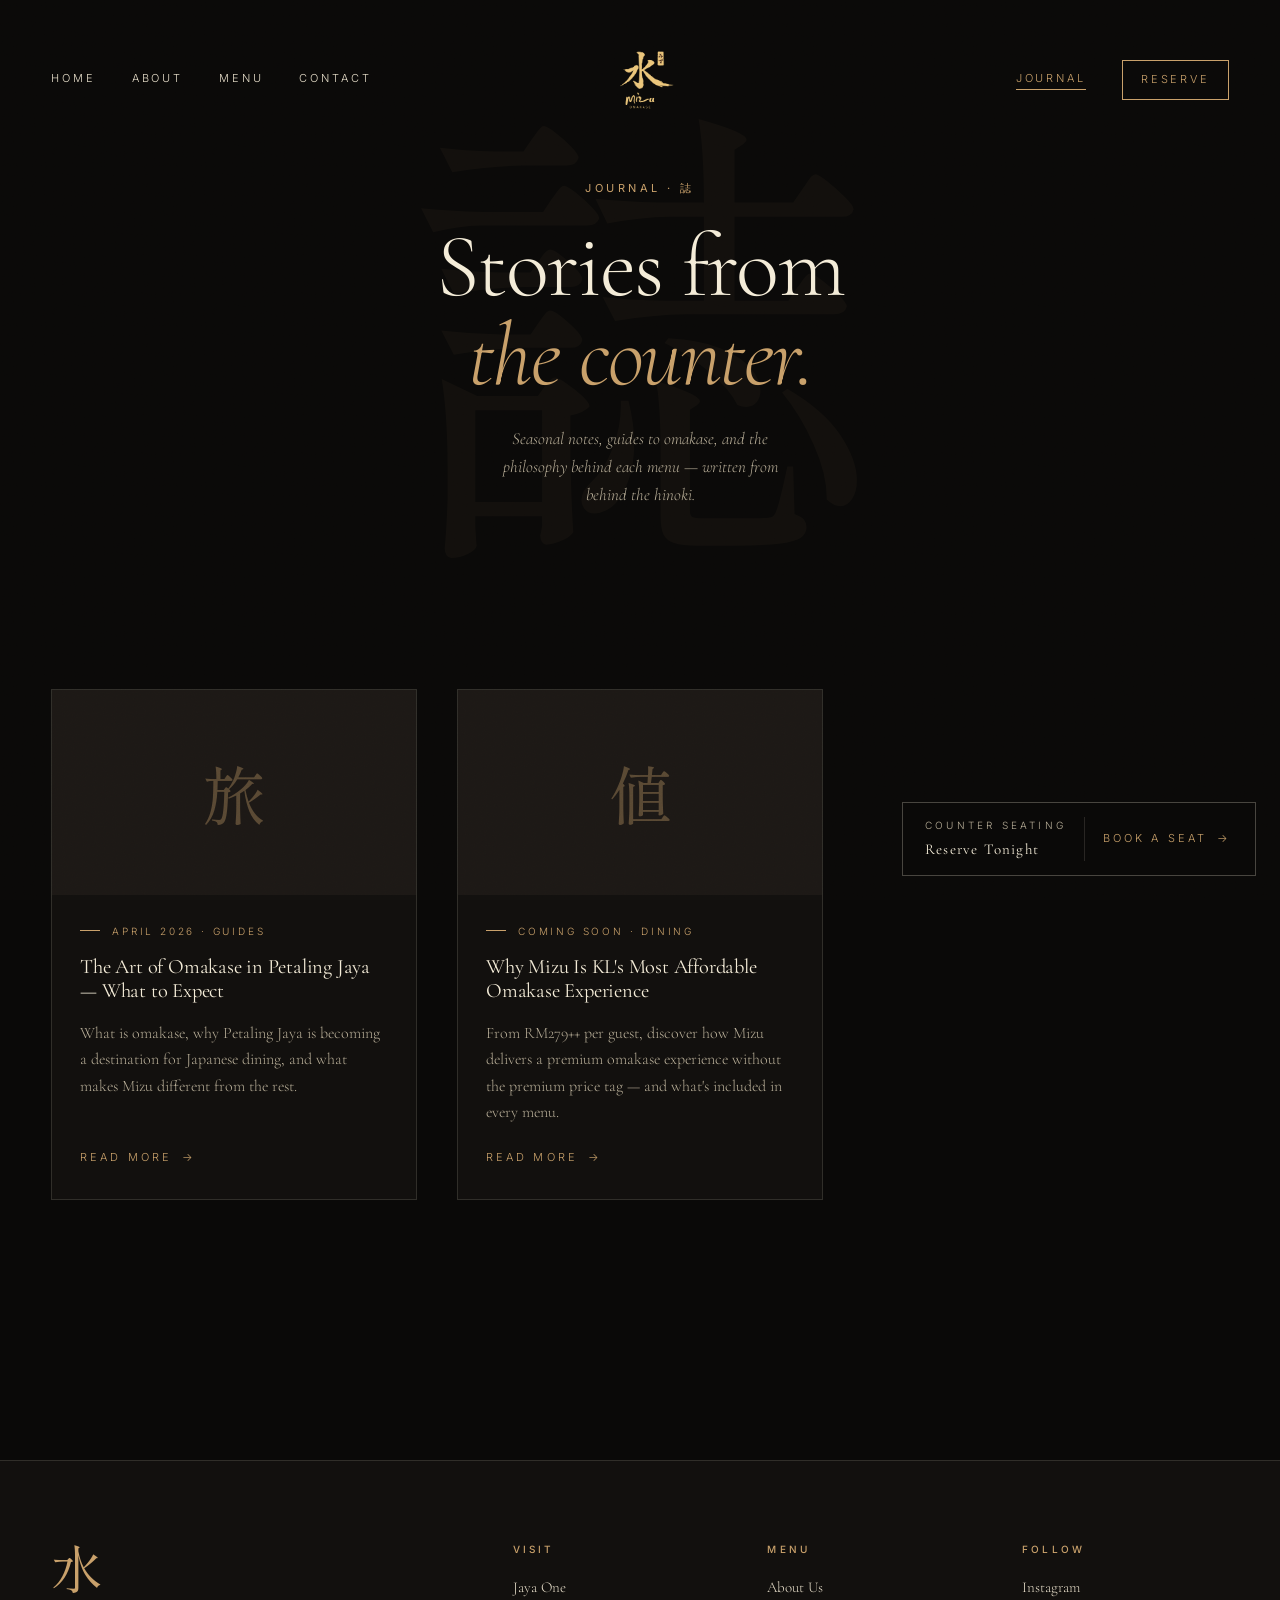
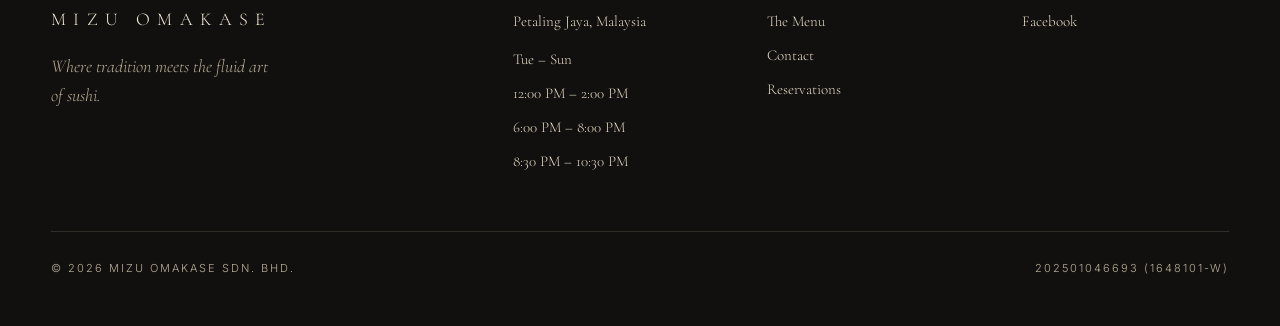
==== blog/index.html @ 11cead77 "Add blog section with first SEO post: omakase Petaling Jaya" ====
<!DOCTYPE html>
<html lang="en">
<head>
<meta charset="UTF-8" />
<meta name="viewport" content="width=device-width, initial-scale=1.0" />
<title>Journal | Mizu Omakase — Stories from the Counter</title>
<meta name="description" content="Stories, guides, and seasonal notes from Mizu Omakase, Jaya One Petaling Jaya. Explore the art of omakase, Japanese cuisine, and life at the counter." />
<link rel="stylesheet" href="../shared.css" />
<style>
/* ================= BLOG INDEX ================= */

.blog-hero {
  padding: 180px var(--pad) 100px;
  text-align: center;
  position: relative;
  overflow: hidden;
}
.blog-hero::before {
  content: '誌';
  position: absolute;
  top: 50%; left: 50%;
  transform: translate(-50%, -48%);
  font-family: var(--jp);
  font-size: 480px;
  color: var(--ember);
  opacity: 0.04;
  line-height: 0.8;
  pointer-events: none;
}
.blog-hero-inner {
  position: relative;
  z-index: 2;
}
.blog-hero .eyebrow { margin-bottom: 24px; }
.blog-hero h1 {
  font-family: var(--serif);
  font-weight: 300;
  font-size: clamp(48px, 7vw, 112px);
  line-height: 1.0;
  color: var(--rice);
  letter-spacing: -0.02em;
  margin-bottom: 24px;
}
.blog-hero h1 .it { font-style: italic; color: var(--ember); }
.blog-hero .sub {
  font-family: var(--serif);
  font-style: italic;
  font-size: clamp(17px, 1.3vw, 21px);
  color: var(--bone-dim);
  max-width: 44ch;
  margin: 0 auto;
  line-height: 1.65;
}

/* ================= ARTICLE GRID ================= */
.blog-grid-section {
  padding: 80px var(--pad) 140px;
}
.blog-grid {
  max-width: 1200px;
  margin: 0 auto;
  display: grid;
  grid-template-columns: repeat(3, 1fr);
  gap: 40px;
}

.article-card {
  border: 1px solid var(--hair);
  background: var(--ink-2);
  display: flex;
  flex-direction: column;
  transition: border-color 400ms, transform 400ms;
}
.article-card:hover {
  border-color: var(--ember);
  transform: translateY(-4px);
}

.article-card-img {
  aspect-ratio: 16/9;
  overflow: hidden;
  background: var(--char);
  display: flex;
  align-items: center;
  justify-content: center;
}
.article-card-img .placeholder-jp {
  font-family: var(--jp);
  font-size: 64px;
  color: var(--ember);
  opacity: 0.35;
}

.article-card-body {
  padding: 28px 28px 32px;
  display: flex;
  flex-direction: column;
  flex: 1;
}
.article-card-meta {
  font-family: var(--sans);
  font-size: 10px;
  letter-spacing: 0.28em;
  text-transform: uppercase;
  color: var(--ember);
  margin-bottom: 16px;
  display: flex;
  align-items: center;
  gap: 12px;
}
.article-card-meta::before {
  content: '';
  width: 20px;
  height: 1px;
  background: var(--ember);
}
.article-card h2 {
  font-family: var(--serif);
  font-weight: 400;
  font-size: clamp(20px, 1.6vw, 26px);
  line-height: 1.2;
  color: var(--rice);
  margin-bottom: 16px;
  letter-spacing: -0.01em;
}
.article-card p {
  font-family: var(--serif);
  font-size: 16px;
  line-height: 1.65;
  color: var(--bone-dim);
  flex: 1;
  margin-bottom: 24px;
}
.article-card .read-more {
  font-family: var(--sans);
  font-size: 11px;
  letter-spacing: 0.28em;
  text-transform: uppercase;
  color: var(--ember);
  display: inline-flex;
  align-items: center;
  gap: 10px;
  transition: color 280ms, gap 280ms;
  align-self: flex-start;
}
.article-card:hover .read-more {
  color: var(--rice);
  gap: 16px;
}

/* ================= RESPONSIVE ================= */
@media (max-width: 900px) {
  .blog-grid {
    grid-template-columns: 1fr 1fr;
    gap: 24px;
  }
}
@media (max-width: 600px) {
  .blog-grid {
    grid-template-columns: 1fr;
    gap: 20px;
  }
  .blog-hero {
    padding: 140px var(--pad) 60px;
  }
}
</style>
</head>
<body>

<!-- grain overlay -->
<div class="grain"></div>

<!-- NAV -->
<nav class="nav" id="nav">
  <div class="nav-left">
    <a href="/" class="navlink">Home</a>
    <a href="/about.html" class="navlink">About</a>
    <a href="/menu.html" class="navlink">Menu</a>
    <a href="/contact.html" class="navlink">Contact</a>
  </div>
  <a href="/" class="brand-mark" aria-label="Mizu Omakase">
    <img src="/images/logo.png" alt="Mizu Omakase" style="height:108px;width:auto;display:block;" />
  </a>
  <div class="nav-right">
    <a href="/blog/" class="navlink active">Journal</a>
    <a href="https://reservation.umai.io/en/widget/mizu-omakase" class="navlink nav-reserve" style="color: var(--ember); border: 1px solid var(--ember); padding: 10px 18px;">Reserve</a>
  </div>
</nav>

<!-- STICKY RESERVE DOCK -->
<div class="reserve-dock">
  <div class="dock-label">
    Counter Seating
    <strong>Reserve Tonight</strong>
  </div>
  <a href="https://reservation.umai.io/en/widget/mizu-omakase" class="dock-cta">
    Book a Seat <span>→</span>
  </a>
</div>

<!-- BLOG HERO -->
<section class="blog-hero">
  <div class="blog-hero-inner">
    <div class="eyebrow reveal">Journal · 誌</div>
    <h1 class="reveal delay-1">Stories from<br/><span class="it">the counter.</span></h1>
    <p class="sub reveal delay-2">Seasonal notes, guides to omakase, and the philosophy behind each menu — written from behind the hinoki.</p>
  </div>
</section>

<!-- ARTICLE GRID -->
<section class="blog-grid-section">
  <div class="blog-grid">

    <!-- Article 1 — Full post exists -->
    <article class="article-card reveal">
      <div class="article-card-img">
        <span class="placeholder-jp">旅</span>
      </div>
      <div class="article-card-body">
        <div class="article-card-meta">April 2026 · Guides</div>
        <h2>The Art of Omakase in Petaling Jaya — What to Expect</h2>
        <p>What is omakase, why Petaling Jaya is becoming a destination for Japanese dining, and what makes Mizu different from the rest.</p>
        <a href="/blog/omakase-petaling-jaya/" class="read-more">Read more <span>→</span></a>
      </div>
    </article>

    <!-- Article 2 — Placeholder, post coming soon -->
    <article class="article-card reveal delay-1">
      <div class="article-card-img">
        <span class="placeholder-jp">値</span>
      </div>
      <div class="article-card-body">
        <div class="article-card-meta">Coming Soon · Dining</div>
        <h2>Why Mizu Is KL's Most Affordable Omakase Experience</h2>
        <p>From RM279++ per guest, discover how Mizu delivers a premium omakase experience without the premium price tag — and what's included in every menu.</p>
        <a href="/blog/affordable-omakase-kl/" class="read-more">Read more <span>→</span></a>
      </div>
    </article>

  </div>
</section>

<!-- FOOTER -->
<footer>
  <div class="foot-grid">
    <div class="foot-brand">
      <div class="mark-kanji">水</div>
      <div class="mark-wd">Mizu Omakase</div>
      <p>Where tradition meets the fluid art of sushi.</p>
    </div>
    <div class="foot-col">
      <h5>Visit</h5>
      <p>Jaya One</p>
      <p>Petaling Jaya, Malaysia</p>
      <p style="margin-top: 14px;">Tue – Sun</p>
      <p>12:00 PM – 2:00 PM</p><p>6:00 PM – 8:00 PM</p><p>8:30 PM – 10:30 PM</p>
    </div>
    <div class="foot-col">
      <h5>Menu</h5>
      <a href="/about.html">About Us</a>
      <a href="/menu.html">The Menu</a>
      <a href="/contact.html">Contact</a>
      <a href="https://reservation.umai.io/en/widget/mizu-omakase">Reservations</a>
    </div>
    <div class="foot-col">
      <h5>Follow</h5>
      <a href="https://www.instagram.com/mizu.omakase/">Instagram</a>
      <a href="https://www.facebook.com/profile.php?id=61584736661621">Facebook</a>
    </div>
  </div>
  <div class="foot-bottom">
    <span>© 2026 Mizu Omakase Sdn. Bhd.</span>
    <span>202501046693 (1648101-W)</span>
  </div>
</footer>

<script>
const nav = document.getElementById('nav');
window.addEventListener('scroll', () => {
  if (window.scrollY > 60) nav.classList.add('scrolled');
  else nav.classList.remove('scrolled');
});

const io = new IntersectionObserver((entries) => {
  entries.forEach(e => { if (e.isIntersecting) e.target.classList.add('in'); });
}, { threshold: 0.14 });
document.querySelectorAll('.reveal').forEach(el => io.observe(el));
</script>
</body>
</html>
---- shared.css ----
/* ============================================================
   MIZU OMAKASE — Shared Aesthetic System
   Dark cinematic, warm counter-light
   ============================================================ */

@import url('https://fonts.googleapis.com/css2?family=Cormorant+Garamond:ital,wght@0,300;0,400;0,500;0,600;1,300;1,400&family=Shippori+Mincho:wght@400;500;600;700&family=Inter:wght@300;400;500&display=swap');

:root {
  /* Palette — ink + ember */
  --ink: #0A0908;
  --ink-2: #12100E;
  --char: #1C1815;
  --stone: #2A2420;
  --bone: #E8DFCB;
  --bone-dim: #B8AE98;
  --rice: #F4ECD8;
  --ember: #C9A16B;
  --ember-deep: #8C6A3F;
  --ember-glow: rgba(201, 161, 107, 0.18);
  --hair: rgba(232, 223, 203, 0.14);
  --hair-strong: rgba(232, 223, 203, 0.28);

  /* Type */
  --serif: 'Cormorant Garamond', 'Times New Roman', serif;
  --jp: 'Shippori Mincho', 'Yu Mincho', serif;
  --sans: 'Inter', -apple-system, sans-serif;

  /* Spacing rhythm */
  --pad: clamp(24px, 4vw, 72px);
}

* { margin: 0; padding: 0; box-sizing: border-box; }
html { scroll-behavior: smooth; }
body {
  background: var(--ink);
  color: var(--bone);
  font-family: var(--serif);
  font-weight: 300;
  font-size: 18px;
  line-height: 1.6;
  -webkit-font-smoothing: antialiased;
  text-rendering: optimizeLegibility;
  overflow-x: hidden;
}
img { display: block; max-width: 100%; }
a { color: inherit; text-decoration: none; }

/* ---------- Type utilities ---------- */
.eyebrow {
  font-family: var(--sans);
  font-size: 11px;
  font-weight: 400;
  letter-spacing: 0.32em;
  text-transform: uppercase;
  color: var(--ember);
}
.eyebrow-bone { color: var(--bone-dim); }

.display {
  font-family: var(--serif);
  font-weight: 300;
  letter-spacing: -0.01em;
  line-height: 1.02;
  color: var(--rice);
  font-feature-settings: "liga" 1, "dlig" 1;
}
.display .it { font-style: italic; font-weight: 300; }

.jp-vert {
  font-family: var(--jp);
  writing-mode: vertical-rl;
  text-orientation: upright;
  letter-spacing: 0.25em;
  line-height: 1;
  color: var(--ember);
  font-weight: 400;
}

.jp-h {
  font-family: var(--jp);
  font-weight: 400;
  letter-spacing: 0.12em;
  color: var(--ember);
}

.meta {
  font-family: var(--sans);
  font-size: 12px;
  letter-spacing: 0.18em;
  text-transform: uppercase;
  color: var(--bone-dim);
}

.lede {
  font-family: var(--serif);
  font-weight: 300;
  font-size: clamp(18px, 1.4vw, 22px);
  line-height: 1.65;
  color: var(--bone);
  max-width: 44ch;
}

/* ---------- Buttons ---------- */
.btn {
  display: inline-flex;
  align-items: center;
  gap: 14px;
  padding: 16px 28px;
  border: 1px solid var(--ember);
  color: var(--rice);
  font-family: var(--sans);
  font-size: 11px;
  letter-spacing: 0.28em;
  text-transform: uppercase;
  font-weight: 400;
  background: transparent;
  cursor: pointer;
  transition: all 420ms cubic-bezier(.2,.7,.2,1);
  position: relative;
  overflow: hidden;
}
.btn::before {
  content: '';
  position: absolute; inset: 0;
  background: var(--ember);
  transform: translateX(-101%);
  transition: transform 520ms cubic-bezier(.7,.1,.2,1);
  z-index: 0;
}
.btn > * { position: relative; z-index: 1; transition: color 420ms; }
.btn:hover::before { transform: translateX(0); }
.btn:hover > * { color: var(--ink); }
.btn .arrow { font-size: 14px; letter-spacing: 0; }

.btn-solid {
  background: var(--ember);
  color: var(--ink);
  border-color: var(--ember);
}
.btn-solid::before { background: var(--rice); }
.btn-solid:hover > * { color: var(--ink); }

/* ---------- Sticky reserve dock ---------- */
.reserve-dock {
  position: fixed;
  right: 24px;
  bottom: 24px;
  z-index: 90;
  display: flex;
  align-items: center;
  gap: 0;
  background: var(--ink);
  border: 1px solid var(--hair-strong);
  padding: 14px 6px 14px 22px;
  backdrop-filter: blur(12px);
  animation: dockIn 900ms 400ms cubic-bezier(.2,.7,.2,1) both;
}
@keyframes dockIn { from { opacity: 0; transform: translateY(16px); } to { opacity: 1; transform: none; } }
.reserve-dock .dock-label {
  font-family: var(--sans);
  font-size: 10px;
  letter-spacing: 0.32em;
  text-transform: uppercase;
  color: var(--bone-dim);
  padding-right: 18px;
  border-right: 1px solid var(--hair);
}
.reserve-dock .dock-label strong {
  display: block;
  font-family: var(--serif);
  font-weight: 400;
  font-size: 15px;
  letter-spacing: 0.08em;
  color: var(--rice);
  margin-top: 4px;
  text-transform: none;
}
.reserve-dock a.dock-cta {
  padding: 10px 18px 10px 18px;
  font-family: var(--sans);
  font-size: 11px;
  letter-spacing: 0.28em;
  text-transform: uppercase;
  color: var(--ember);
  transition: color 320ms;
  display: inline-flex;
  align-items: center;
  gap: 10px;
}
.reserve-dock a.dock-cta:hover { color: var(--rice); }

/* ---------- Nav ---------- */
.nav {
  position: fixed;
  top: 0; left: 0; right: 0;
  z-index: 80;
  display: grid;
  grid-template-columns: 1fr auto 1fr;
  align-items: center;
  padding: 26px var(--pad);
  transition: background 400ms, backdrop-filter 400ms, padding 400ms;
}
.nav.scrolled {
  background: rgba(10, 9, 8, 0.78);
  backdrop-filter: blur(14px);
  padding-top: 18px;
  padding-bottom: 18px;
  border-bottom: 1px solid var(--hair);
}
.nav-left, .nav-right {
  display: flex;
  gap: 36px;
  align-items: center;
}
.nav-right { justify-content: flex-end; }
.nav a.navlink {
  font-family: var(--sans);
  font-size: 11px;
  letter-spacing: 0.26em;
  text-transform: uppercase;
  color: var(--bone);
  position: relative;
  padding-bottom: 3px;
  transition: color 260ms;
}
.nav a.navlink::after {
  content: '';
  position: absolute;
  left: 0; bottom: 0;
  width: 0; height: 1px;
  background: var(--ember);
  transition: width 360ms cubic-bezier(.2,.7,.2,1);
}
.nav a.navlink:hover { color: var(--rice); }
.nav a.navlink:hover::after { width: 100%; }
.nav a.navlink.active { color: var(--ember); }
.nav a.navlink.active::after { width: 100%; }

.brand-mark {
  display: flex;
  flex-direction: column;
  align-items: center;
  gap: 2px;
  line-height: 1;
}
.brand-mark .mark-kanji {
  font-family: var(--jp);
  font-size: 26px;
  color: var(--ember);
  font-weight: 500;
}
.brand-mark .mark-wd {
  font-family: var(--serif);
  font-size: 12px;
  letter-spacing: 0.5em;
  text-transform: uppercase;
  color: var(--rice);
  padding-left: 0.5em;
}

/* ---------- Footer ---------- */
footer {
  background: var(--ink-2);
  border-top: 1px solid var(--hair);
  padding: 80px var(--pad) 48px;
  margin-top: 120px;
}
.foot-grid {
  display: grid;
  grid-template-columns: 2fr 1fr 1fr 1fr;
  gap: 48px;
  max-width: 1400px;
  margin: 0 auto;
}
.foot-brand .mark-kanji {
  font-family: var(--jp);
  font-size: 52px;
  color: var(--ember);
  line-height: 1;
}
.foot-brand .mark-wd {
  font-family: var(--serif);
  font-size: 18px;
  letter-spacing: 0.4em;
  color: var(--rice);
  margin-top: 12px;
  text-transform: uppercase;
}
.foot-brand p {
  font-style: italic;
  color: var(--bone-dim);
  margin-top: 18px;
  max-width: 28ch;
}
.foot-col h5 {
  font-family: var(--sans);
  font-size: 10px;
  font-weight: 500;
  letter-spacing: 0.32em;
  text-transform: uppercase;
  color: var(--ember);
  margin-bottom: 18px;
}
.foot-col a, .foot-col p {
  display: block;
  font-size: 15px;
  color: var(--bone);
  margin-bottom: 10px;
  transition: color 260ms;
}
.foot-col a:hover { color: var(--ember); }
.foot-bottom {
  max-width: 1400px;
  margin: 48px auto 0;
  padding-top: 28px;
  border-top: 1px solid var(--hair);
  display: flex;
  justify-content: space-between;
  font-family: var(--sans);
  font-size: 11px;
  letter-spacing: 0.18em;
  text-transform: uppercase;
  color: var(--bone-dim);
}

/* ---------- Section helpers ---------- */
.section {
  padding: clamp(80px, 12vw, 160px) var(--pad);
  position: relative;
}
.max { max-width: 1400px; margin: 0 auto; }
.grain {
  position: fixed; inset: 0;
  pointer-events: none;
  z-index: 1;
  opacity: 0.22;
  mix-blend-mode: overlay;
  background-image: url("data:image/svg+xml;utf8,<svg xmlns='http://www.w3.org/2000/svg' width='160' height='160'><filter id='n'><feTurbulence type='fractalNoise' baseFrequency='0.9' numOctaves='2'/></filter><rect width='100%' height='100%' filter='url(%23n)' opacity='0.55'/></svg>");
}

/* ---------- Reveal on scroll ---------- */
.reveal { opacity: 0; transform: translateY(28px); transition: opacity 1000ms cubic-bezier(.2,.7,.2,1), transform 1000ms cubic-bezier(.2,.7,.2,1); }
.reveal.in { opacity: 1; transform: none; }
.reveal.delay-1 { transition-delay: 120ms; }
.reveal.delay-2 { transition-delay: 240ms; }
.reveal.delay-3 { transition-delay: 360ms; }
.reveal.delay-4 { transition-delay: 480ms; }

/* ---------- Horizontal rule motif ---------- */
.rule {
  display: flex; align-items: center; gap: 18px;
  color: var(--bone-dim);
  font-family: var(--sans);
  font-size: 10px;
  letter-spacing: 0.36em;
  text-transform: uppercase;
}
.rule::before, .rule::after {
  content: ''; flex: 1; height: 1px; background: var(--hair);
}

/* ---------- Responsive ---------- */
@media (max-width: 900px) {
  .nav { grid-template-columns: auto 1fr auto; padding: 18px 20px; }
  .nav-left { display: none; }
  .nav-right { gap: 14px; }
  .nav-right a.navlink:not(.nav-reserve) { display: none; }
  .foot-grid { grid-template-columns: 1fr 1fr; }
  .reserve-dock .dock-label { display: none; }
}
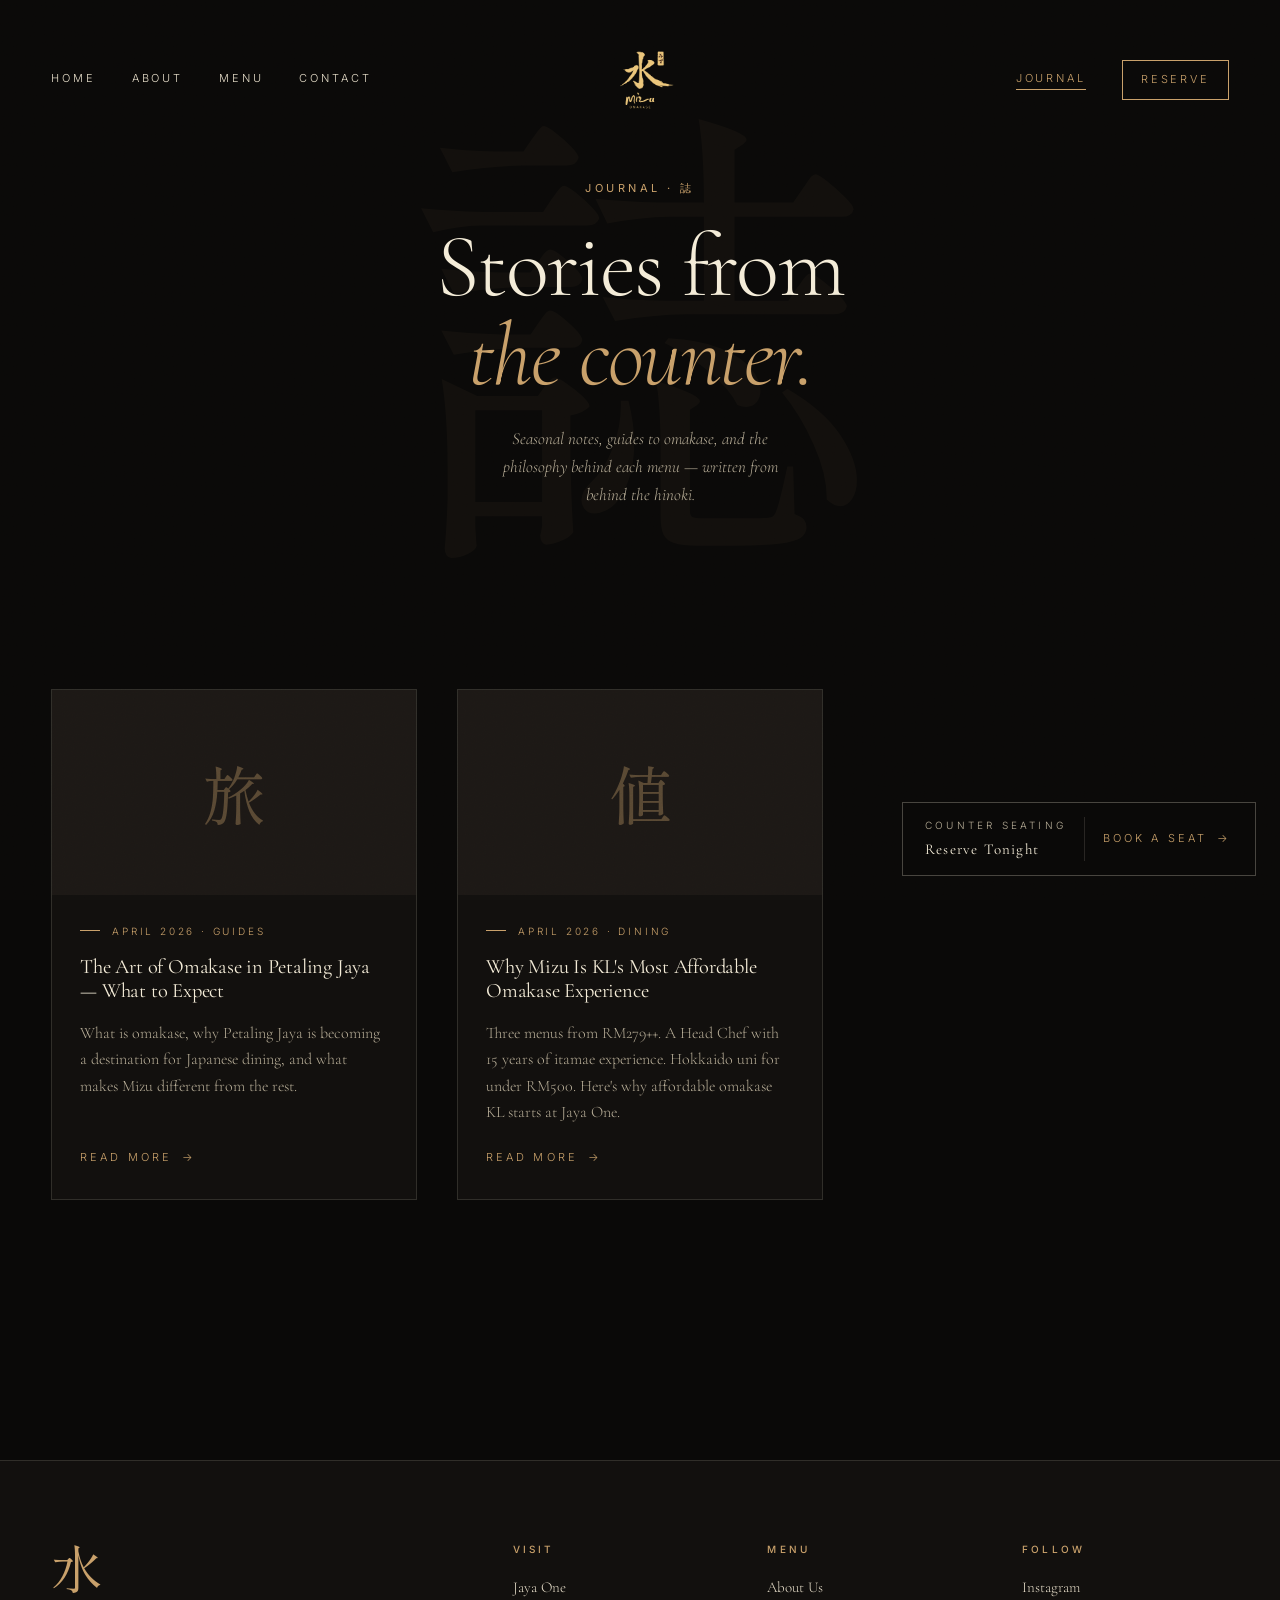
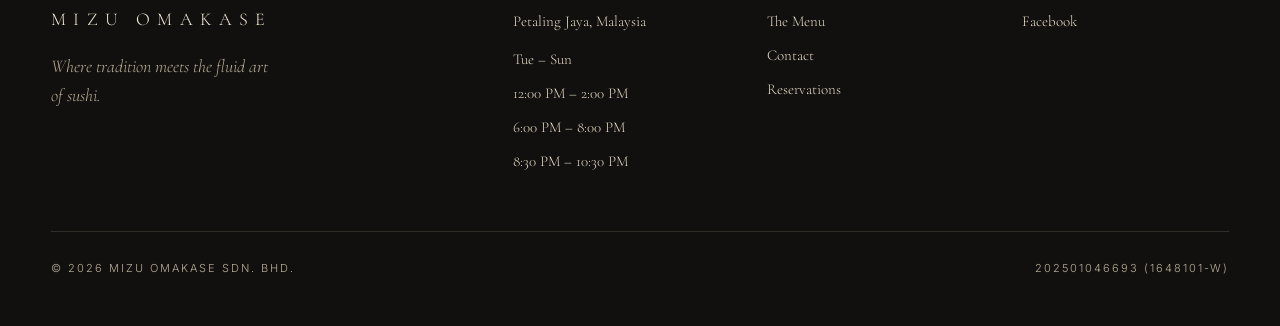
==== commit e4d01ff5: "Blog: add second post - affordable omakase KL" ====
--- a/blog/index.html
+++ b/blog/index.html
@@ -225,15 +225,15 @@
       </div>
     </article>
 
-    <!-- Article 2 — Placeholder, post coming soon -->
+    <!-- Article 2 — Affordable Omakase KL -->
     <article class="article-card reveal delay-1">
       <div class="article-card-img">
         <span class="placeholder-jp">値</span>
       </div>
       <div class="article-card-body">
-        <div class="article-card-meta">Coming Soon · Dining</div>
+        <div class="article-card-meta">April 2026 · Dining</div>
         <h2>Why Mizu Is KL's Most Affordable Omakase Experience</h2>
-        <p>From RM279++ per guest, discover how Mizu delivers a premium omakase experience without the premium price tag — and what's included in every menu.</p>
+        <p>Three menus from RM279++. A Head Chef with 15 years of itamae experience. Hokkaido uni for under RM500. Here's why affordable omakase KL starts at Jaya One.</p>
         <a href="/blog/affordable-omakase-kl/" class="read-more">Read more <span>→</span></a>
       </div>
     </article>
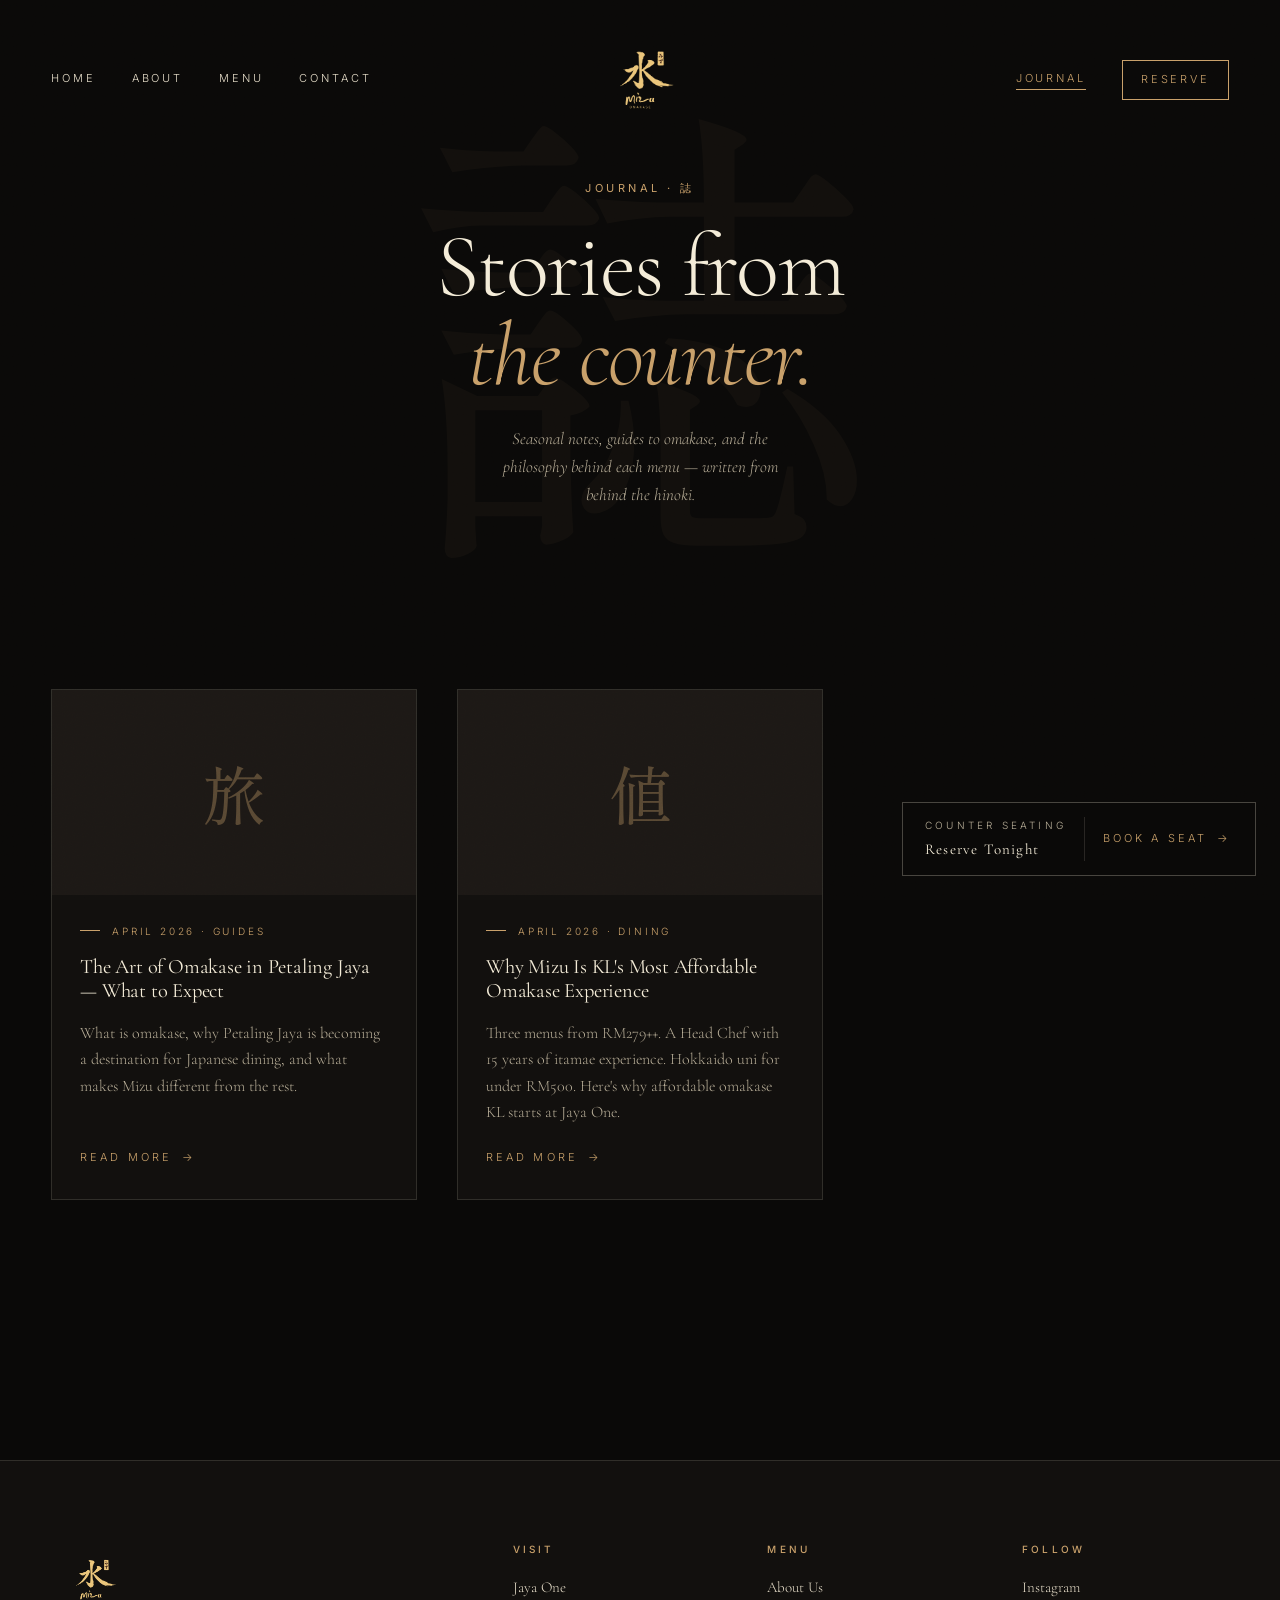
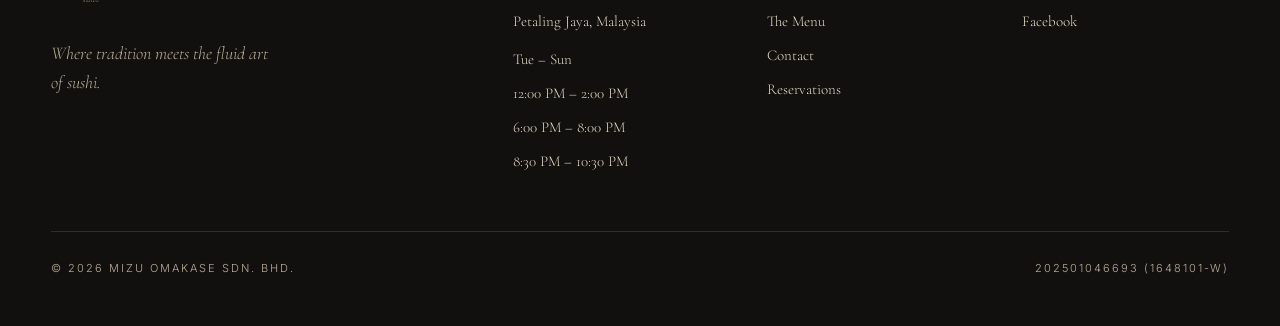
==== commit b92d40ec: "Fix: remove double logo from blog page footers" ====
--- a/blog/index.html
+++ b/blog/index.html
@@ -244,9 +244,9 @@
 <!-- FOOTER -->
 <footer>
   <div class="foot-grid">
-    <div class="foot-brand">
-      <div class="mark-kanji">水</div>
-      <div class="mark-wd">Mizu Omakase</div>
+    <div class="foot-brand"><img src="/images/logo.png" alt="Mizu Omakase" style="height:80px;width:auto;margin-bottom:16px;display:block;" />
+      
+      
       <p>Where tradition meets the fluid art of sushi.</p>
     </div>
     <div class="foot-col">
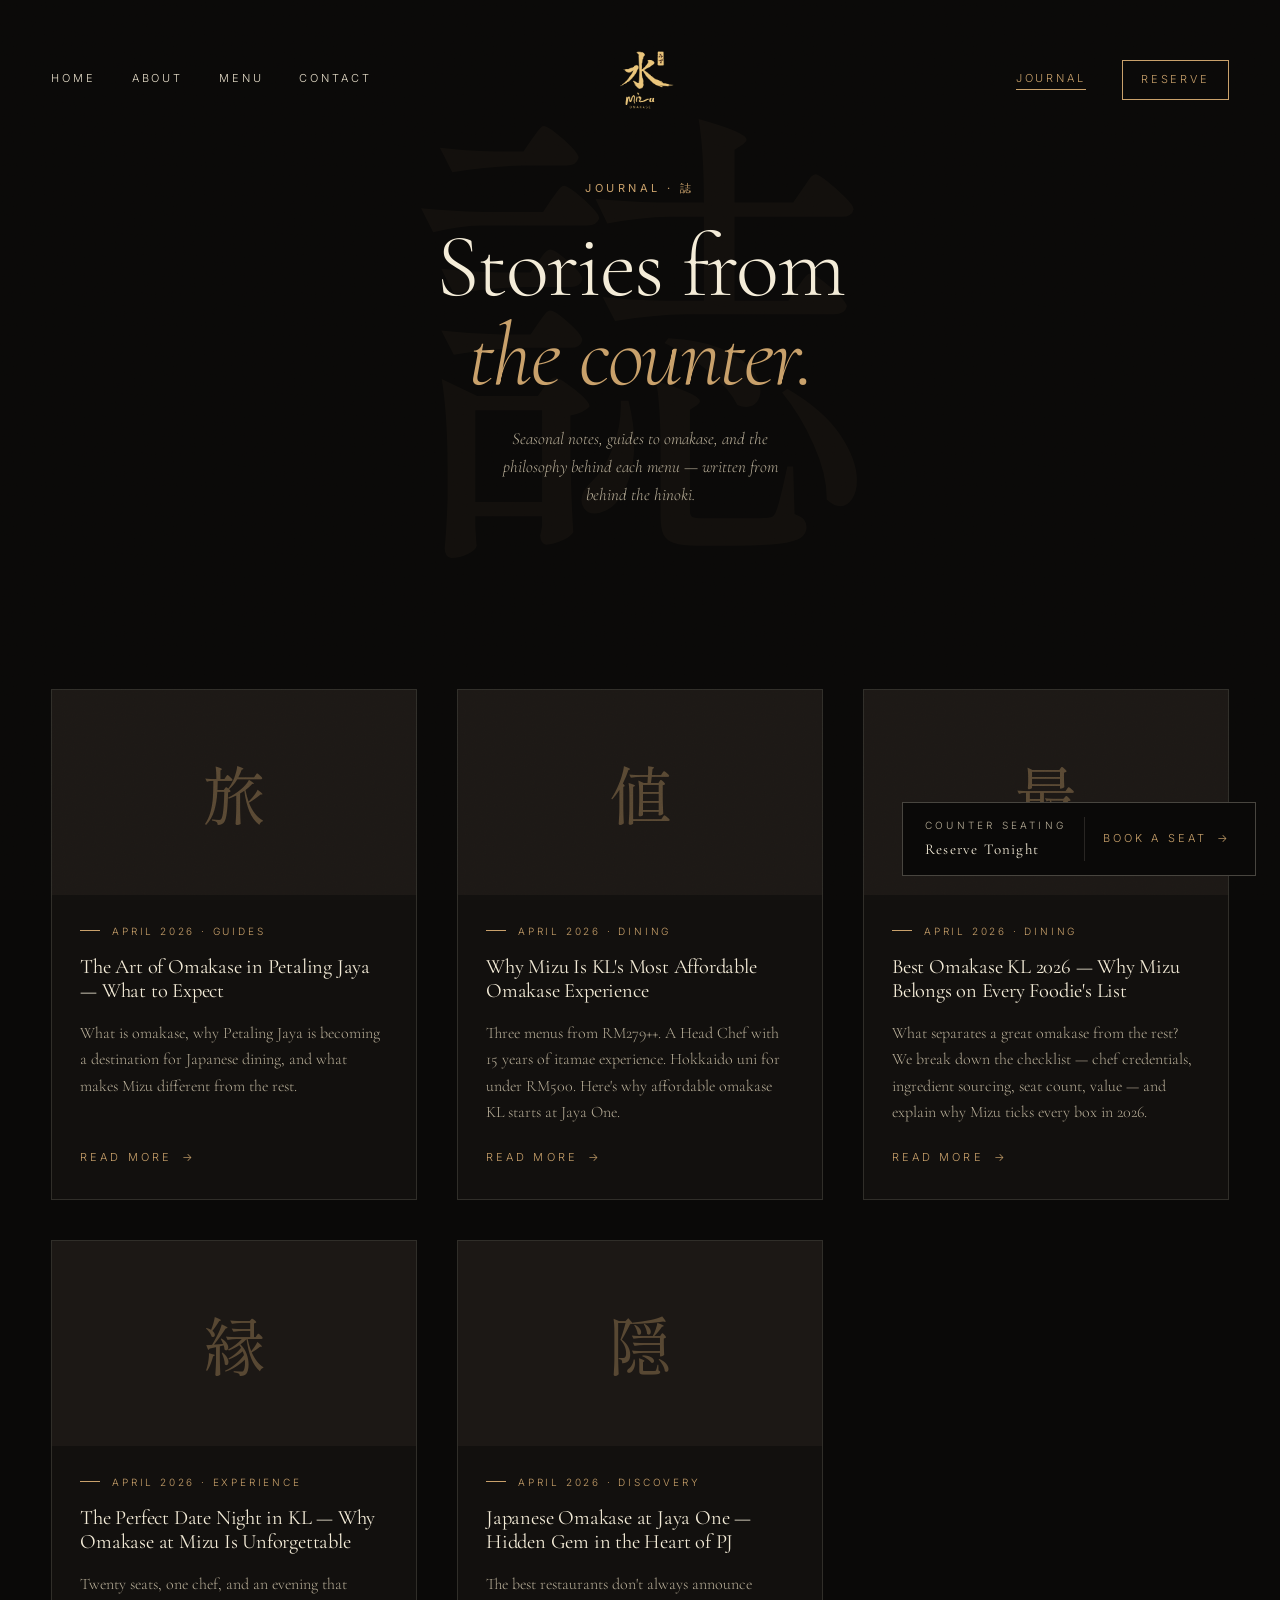
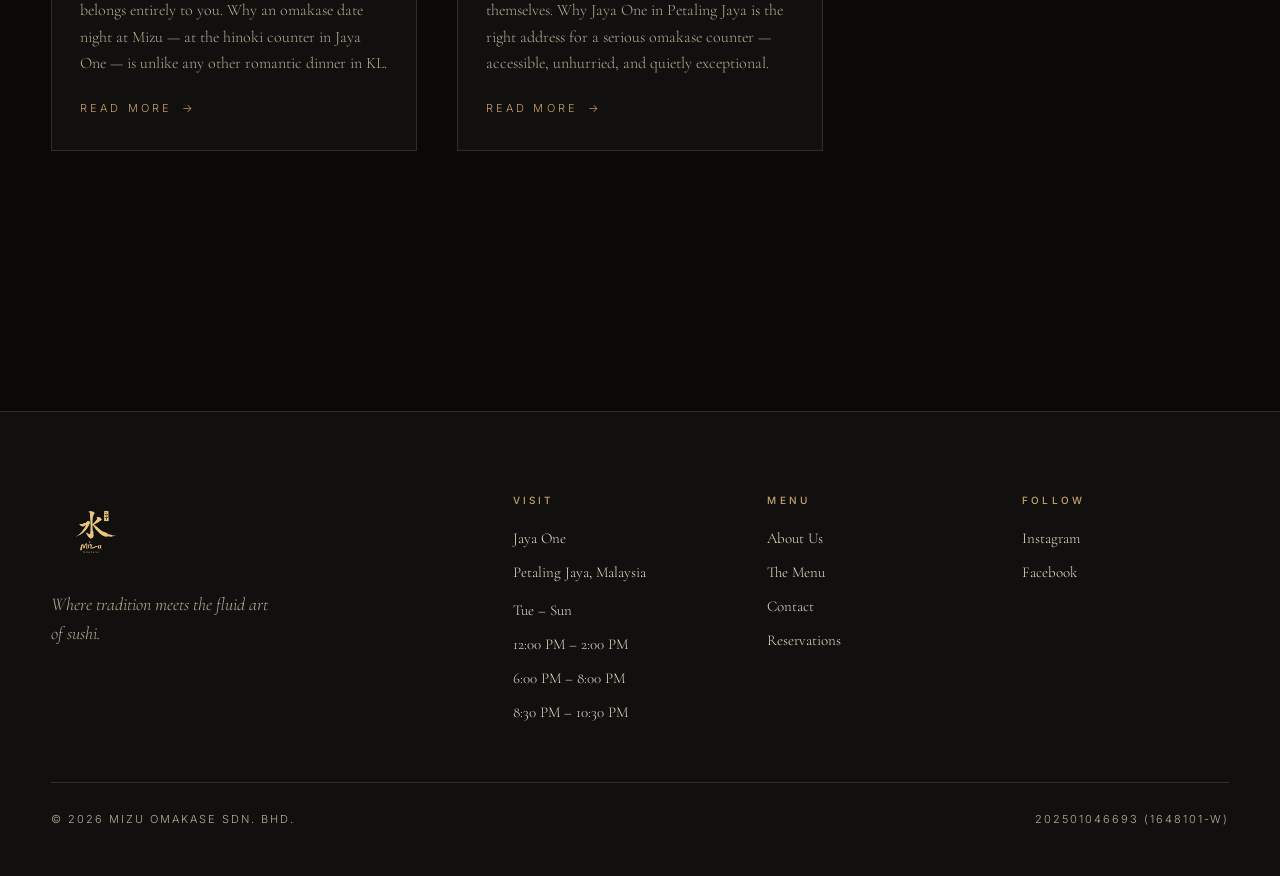
==== commit 9db31c96: "Add 3 new blog post cards to blog index" ====
--- a/blog/index.html
+++ b/blog/index.html
@@ -235,6 +235,46 @@
         <h2>Why Mizu Is KL's Most Affordable Omakase Experience</h2>
         <p>Three menus from RM279++. A Head Chef with 15 years of itamae experience. Hokkaido uni for under RM500. Here's why affordable omakase KL starts at Jaya One.</p>
         <a href="/blog/affordable-omakase-kl/" class="read-more">Read more <span>→</span></a>
+      </div>
+    </article>
+
+
+    <!-- Article 3 — Best Omakase KL 2026 -->
+    <article class="article-card reveal delay-1">
+      <div class="article-card-img">
+        <span class="placeholder-jp">最</span>
+      </div>
+      <div class="article-card-body">
+        <div class="article-card-meta">April 2026 · Dining</div>
+        <h2>Best Omakase KL 2026 — Why Mizu Belongs on Every Foodie's List</h2>
+        <p>What separates a great omakase from the rest? We break down the checklist — chef credentials, ingredient sourcing, seat count, value — and explain why Mizu ticks every box in 2026.</p>
+        <a href="/blog/best-omakase-kl-2026/" class="read-more">Read more <span>→</span></a>
+      </div>
+    </article>
+
+    <!-- Article 4 — Omakase Date Night KL -->
+    <article class="article-card reveal delay-2">
+      <div class="article-card-img">
+        <span class="placeholder-jp">縁</span>
+      </div>
+      <div class="article-card-body">
+        <div class="article-card-meta">April 2026 · Experience</div>
+        <h2>The Perfect Date Night in KL — Why Omakase at Mizu Is Unforgettable</h2>
+        <p>Twenty seats, one chef, and an evening that belongs entirely to you. Why an omakase date night at Mizu — at the hinoki counter in Jaya One — is unlike any other romantic dinner in KL.</p>
+        <a href="/blog/omakase-date-night-kl/" class="read-more">Read more <span>→</span></a>
+      </div>
+    </article>
+
+    <!-- Article 5 — Japanese Omakase Jaya One -->
+    <article class="article-card reveal delay-3">
+      <div class="article-card-img">
+        <span class="placeholder-jp">隠</span>
+      </div>
+      <div class="article-card-body">
+        <div class="article-card-meta">April 2026 · Discovery</div>
+        <h2>Japanese Omakase at Jaya One — Hidden Gem in the Heart of PJ</h2>
+        <p>The best restaurants don't always announce themselves. Why Jaya One in Petaling Jaya is the right address for a serious omakase counter — accessible, unhurried, and quietly exceptional.</p>
+        <a href="/blog/japanese-omakase-jaya-one/" class="read-more">Read more <span>→</span></a>
       </div>
     </article>
 
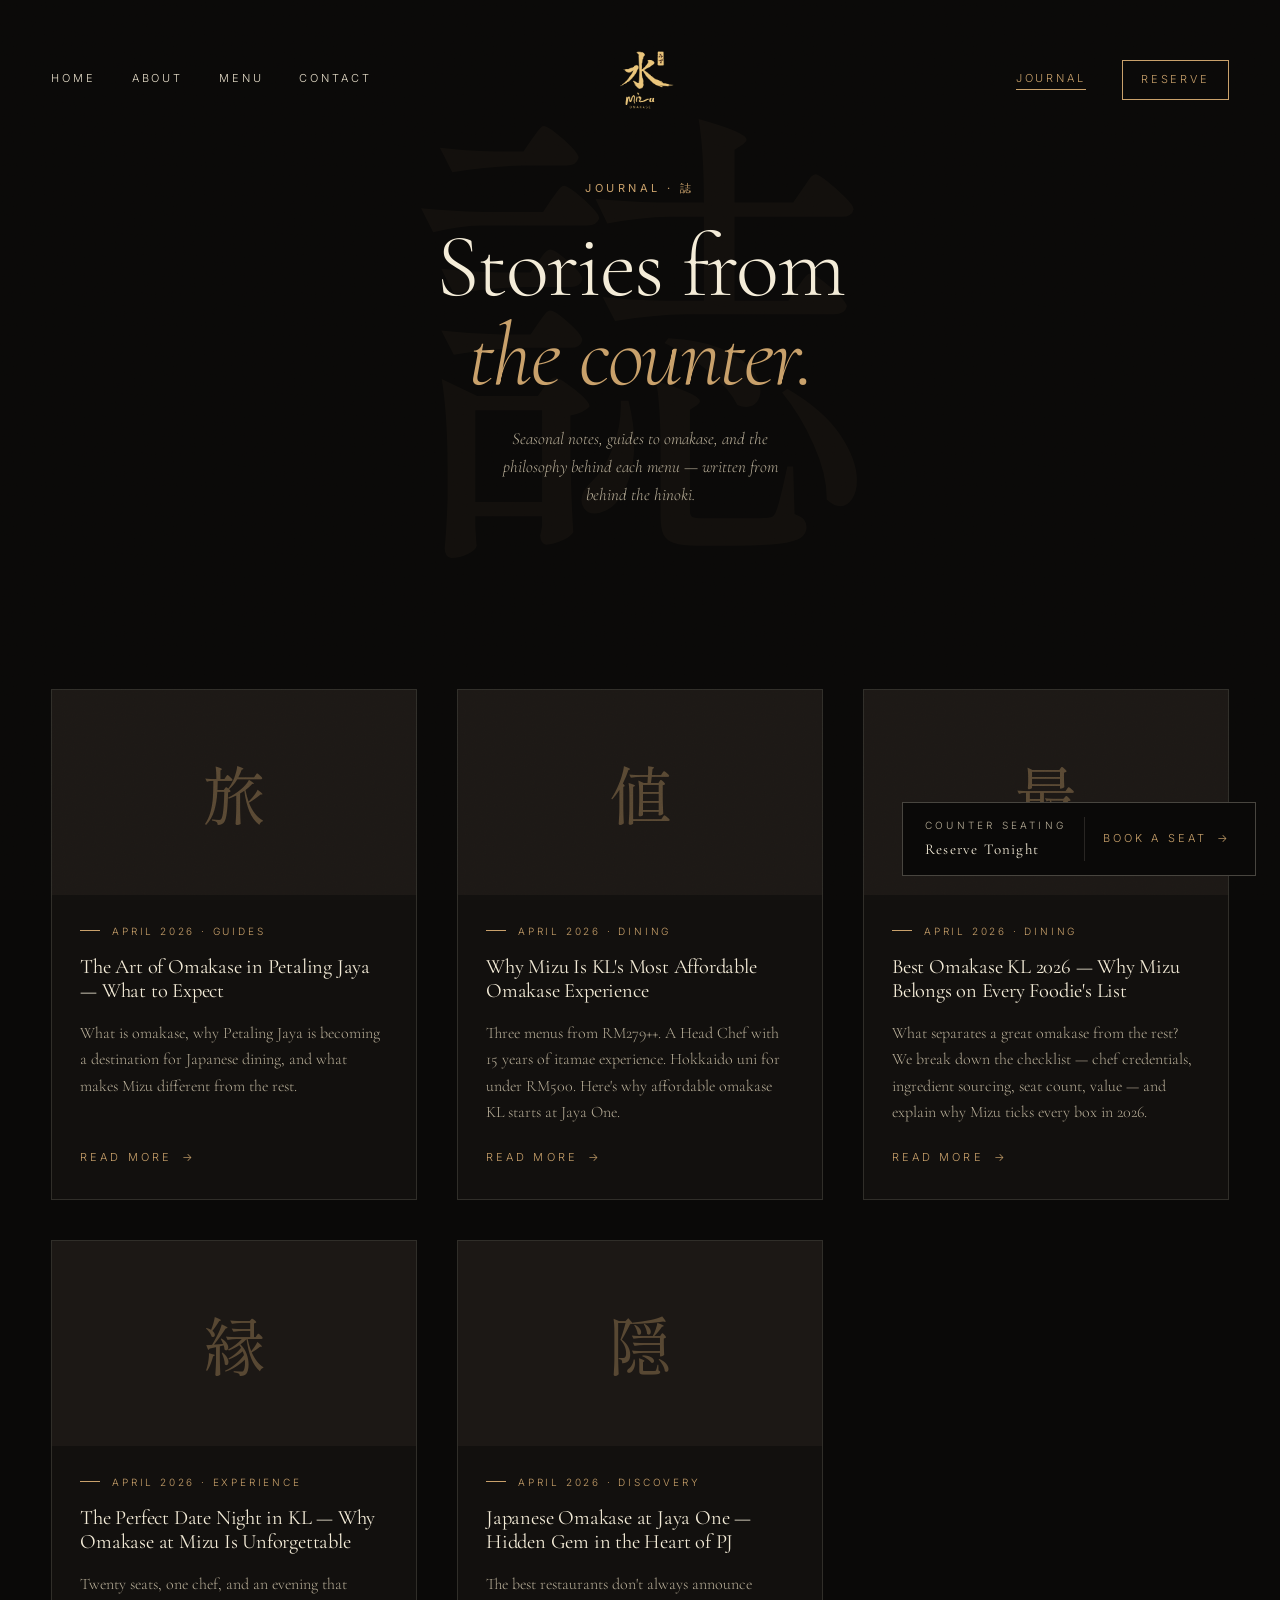
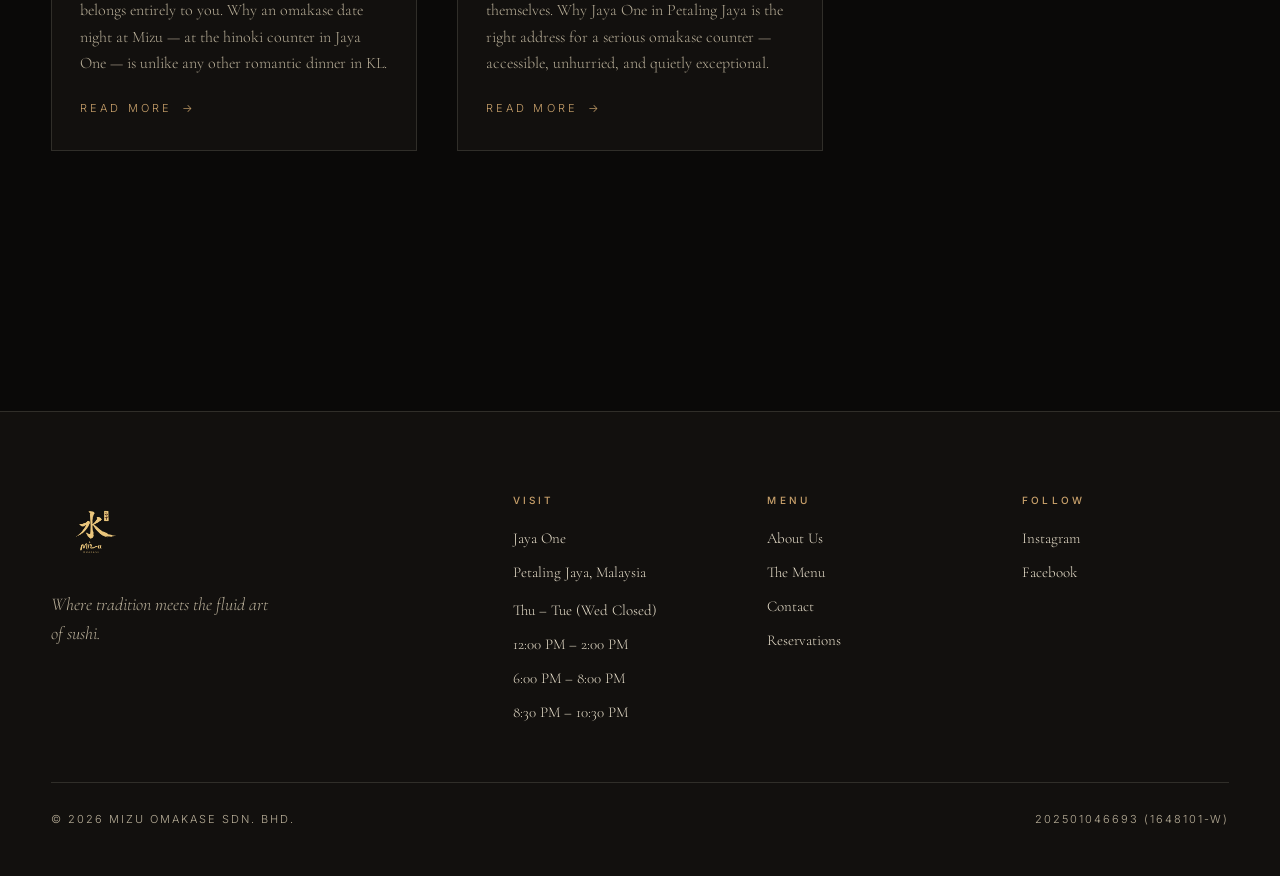
==== commit 66fffa82: "GEO/AEO: FAQPage (home + 2 posts), Menu schema, Restaurant @id graph w/ sameAs/hasMenu/acceptsReserv" ====
--- a/blog/index.html
+++ b/blog/index.html
@@ -1,10 +1,17 @@
 <!DOCTYPE html>
 <html lang="en">
 <head>
+    <link rel="icon" type="image/x-icon" href="/favicon.ico">
+    <link rel="icon" type="image/png" sizes="32x32" href="/favicon-32x32.png">
+    <link rel="icon" type="image/png" sizes="16x16" href="/favicon-16x16.png">
+    <link rel="apple-touch-icon" sizes="180x180" href="/apple-touch-icon.png">
 <meta charset="UTF-8" />
 <meta name="viewport" content="width=device-width, initial-scale=1.0" />
-<title>Journal | Mizu Omakase — Stories from the Counter</title>
-<meta name="description" content="Stories, guides, and seasonal notes from Mizu Omakase, Jaya One Petaling Jaya. Explore the art of omakase, Japanese cuisine, and life at the counter." />
+<title>Top Omakase in KL | Authentic Japanese Cuisine Blog</title>
+<meta name="description" content="Explore our blog for the Top Omakase in KL, authentic Japanese cuisine, seasonal ingredients, sushi guides, and fine dining inspiration." />
+<link rel="canonical" href="https://www.mizuomakase.com.my/blog/" />
+<meta name="google-site-verification" content="tLQtjvD10rnMI0SSd4I9eP6xzH1W9KEC18GL6BeY3gI" />
+<meta name="robots" content="INDEX, FOLLOW, MAX-IMAGE-PREVIEW:LARGE, MAX-SNIPPET:-1, MAX-VIDEO-PREVIEW:-1" />
 <link rel="stylesheet" href="../shared.css" />
 <style>
 /* ================= BLOG INDEX ================= */
@@ -165,6 +172,39 @@
   }
 }
 </style>
+<!-- Google tag (gtag.js) -->
+<script async src="https://www.googletagmanager.com/gtag/js?id=G-GE0Y3ZP8QB"></script>
+<script>
+  window.dataLayer = window.dataLayer || [];
+  function gtag(){dataLayer.push(arguments);}
+  gtag('js', new Date());
+  gtag('config', 'G-GE0Y3ZP8QB');
+</script>
+<script type="application/ld+json">
+{
+  "@context": "https://schema.org",
+  "@graph": [
+    {
+      "@type": "Restaurant",
+      "@id": "https://www.mizuomakase.com.my/#restaurant",
+      "name": "Mizu Omakase",
+      "url": "https://www.mizuomakase.com.my/"
+    },
+    {
+      "@type": "CollectionPage",
+      "@id": "https://www.mizuomakase.com.my/blog/#webpage",
+      "url": "https://www.mizuomakase.com.my/blog/",
+      "name": "Top Omakase in KL | Authentic Japanese Cuisine Blog",
+      "isPartOf": {
+        "@id": "https://www.mizuomakase.com.my/#website"
+      },
+      "about": {
+        "@id": "https://www.mizuomakase.com.my/#restaurant"
+      }
+    }
+  ]
+}
+</script>
 </head>
 <body>
 
@@ -293,7 +333,7 @@
       <h5>Visit</h5>
       <p>Jaya One</p>
       <p>Petaling Jaya, Malaysia</p>
-      <p style="margin-top: 14px;">Tue – Sun</p>
+      <p style="margin-top: 14px;">Thu – Tue (Wed Closed)</p>
       <p>12:00 PM – 2:00 PM</p><p>6:00 PM – 8:00 PM</p><p>8:30 PM – 10:30 PM</p>
     </div>
     <div class="foot-col">
--- a/shared.css
+++ b/shared.css
@@ -30,7 +30,7 @@
 }
 
 * { margin: 0; padding: 0; box-sizing: border-box; }
-html { scroll-behavior: smooth; }
+html { scroll-behavior: smooth; overflow-x: hidden; max-width: 100%; }
 body {
   background: var(--ink);
   color: var(--bone);
@@ -360,11 +360,114 @@
 }
 
 /* ---------- Responsive ---------- */
+/* ================= HAMBURGER ================= */
+.nav-hamburger {
+  display: none;
+  flex-direction: column;
+  justify-content: center;
+  gap: 5px;
+  width: 36px;
+  height: 36px;
+  cursor: pointer;
+  background: none;
+  border: none;
+  padding: 4px;
+  z-index: 90;
+}
+.nav-hamburger span {
+  display: block;
+  width: 22px;
+  height: 1px;
+  background: var(--rice);
+  transition: transform 300ms, opacity 300ms;
+  transform-origin: center;
+}
+.nav-hamburger.open span:nth-child(1) { transform: translateY(6px) rotate(45deg); }
+.nav-hamburger.open span:nth-child(2) { opacity: 0; }
+.nav-hamburger.open span:nth-child(3) { transform: translateY(-6px) rotate(-45deg); }
+
+.nav-mobile-drawer {
+  display: none;
+  position: fixed;
+  top: 0; left: 0; right: 0;
+  background: rgba(10,9,8,0.97);
+  backdrop-filter: blur(16px);
+  z-index: 79;
+  padding: 110px 32px 48px;
+  flex-direction: column;
+  gap: 0;
+  border-bottom: 1px solid var(--hair);
+}
+.nav-mobile-drawer.open { display: flex; }
+.nav-mobile-drawer a {
+  font-family: var(--sans);
+  font-size: 13px;
+  letter-spacing: 0.28em;
+  text-transform: uppercase;
+  color: var(--bone);
+  padding: 18px 0;
+  border-bottom: 1px solid var(--hair);
+  transition: color 260ms;
+}
+.nav-mobile-drawer a:last-child { border-bottom: none; }
+.nav-mobile-drawer a:hover, .nav-mobile-drawer a.active { color: var(--ember); }
+.nav-mobile-drawer .drawer-reserve {
+  margin-top: 28px;
+  display: inline-block;
+  color: var(--ember) !important;
+  border: 1px solid var(--ember) !important;
+  padding: 14px 24px;
+  text-align: center;
+  letter-spacing: 0.28em;
+}
+
 @media (max-width: 900px) {
   .nav { grid-template-columns: auto 1fr auto; padding: 18px 20px; }
   .nav-left { display: none; }
   .nav-right { gap: 14px; }
   .nav-right a.navlink:not(.nav-reserve) { display: none; }
+  .nav-right .nav-reserve { display: none; }
+  .nav-hamburger { display: flex; }
   .foot-grid { grid-template-columns: 1fr 1fr; }
   .reserve-dock .dock-label { display: none; }
-}
+  .hero-sub { font-size: 14px !important; max-width: 30ch; }
+}
+
+@media (max-width: 600px) {
+  /* Lock page width — nothing bleeds out */
+  body, html { overflow-x: hidden; max-width: 100%; }
+
+  /* Hero fixes */
+  .hero-indicator { display: none !important; }
+  .hero-frame-counter { display: none !important; }
+  .hero-locale-right { display: none !important; }
+  .hero-bottom {
+    flex-direction: column;
+    align-items: flex-start;
+    gap: 20px;
+    justify-content: flex-start;
+  }
+  .hero-ctas {
+    flex-wrap: wrap;
+    gap: 12px;
+    width: 100%;
+  }
+  .hero-ctas .btn {
+    flex: 1;
+    min-width: 0;
+    text-align: center;
+    justify-content: center;
+  }
+  .hero-sub {
+    font-size: 13px !important;
+    max-width: 28ch;
+    margin-top: 20px;
+  }
+  .hero-inner {
+    padding-left: 20px;
+    padding-right: 20px;
+    overflow: hidden;
+  }
+}
+
+
